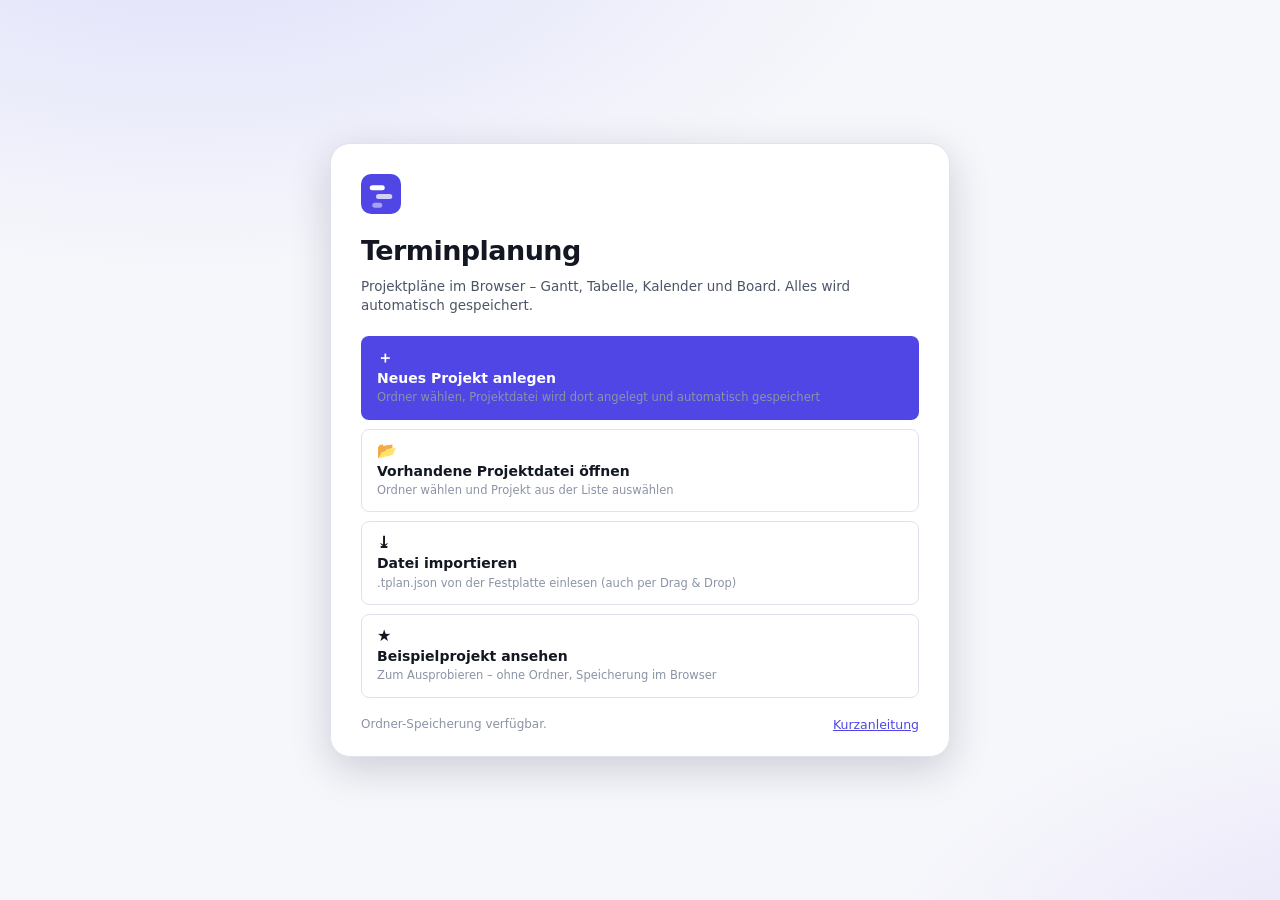
==== index.html @ 90616374 "Farblayouts und Druck/PDF-Ausgabe Farblayouts (css/themes.css, js/themes.js): - neun fertige Layouts" ====
<!DOCTYPE html>
<html lang="de" data-theme="nacht">
<head>
<meta charset="utf-8">
<meta name="viewport" content="width=device-width, initial-scale=1">
<title>Terminplanung</title>
<meta name="description" content="Terminplanung – Projektplanung im Browser: Gantt, Tabelle, Kalender, Board. Speichert automatisch in eine Projektdatei.">
<meta name="color-scheme" content="dark light">
<link rel="icon" href="data:image/svg+xml,%3Csvg xmlns='http://www.w3.org/2000/svg' viewBox='0 0 32 32'%3E%3Crect width='32' height='32' rx='8' fill='%236366f1'/%3E%3Crect x='7' y='9' width='12' height='4' rx='2' fill='white'/%3E%3Crect x='12' y='16' width='13' height='4' rx='2' fill='white' opacity='.75'/%3E%3Crect x='9' y='23' width='8' height='4' rx='2' fill='white' opacity='.5'/%3E%3C/svg%3E">
<script>
  /* Farblayout schon vor dem ersten Zeichnen setzen (verhindert kurzes Aufblitzen) */
  try {
    var t = localStorage.getItem('tplan.theme');
    if (t) document.documentElement.dataset.theme = (t === 'dark' ? 'nacht' : t === 'light' ? 'hell' : t);
  } catch (e) { /* egal */ }
</script>
<link rel="stylesheet" href="css/themes.css">
<link rel="stylesheet" href="css/app.css">
<link rel="stylesheet" href="css/print.css">
</head>
<body data-view="gantt">

<!-- ══════════ Startbildschirm ══════════ -->
<div id="welcome" class="welcome">
  <div class="welcome-card">
    <div class="welcome-logo">
      <svg viewBox="0 0 32 32" width="40" height="40"><rect width="32" height="32" rx="8" fill="currentColor"/><rect x="7" y="9" width="12" height="4" rx="2" fill="#fff"/><rect x="12" y="16" width="13" height="4" rx="2" fill="#fff" opacity=".75"/><rect x="9" y="23" width="8" height="4" rx="2" fill="#fff" opacity=".5"/></svg>
    </div>
    <h1>Terminplanung</h1>
    <p class="welcome-sub">Projektpläne im Browser – Gantt, Tabelle, Kalender und Board. Alles wird automatisch gespeichert.</p>

    <div id="resume-box" class="resume-box" hidden>
      <div class="resume-icon">↻</div>
      <div class="resume-text">
        <strong id="resume-title">Letztes Projekt fortsetzen</strong>
        <span id="resume-path" class="muted"></span>
      </div>
      <button id="resume-btn" class="btn btn-primary">Fortsetzen</button>
    </div>

    <div class="welcome-actions">
      <button id="w-start" class="btn btn-primary btn-lg">
        <span class="btn-ico">＋</span> Neues Projekt anlegen
        <small>Ordner wählen, Projektdatei wird dort angelegt und automatisch gespeichert</small>
      </button>
      <button id="w-open" class="btn btn-lg">
        <span class="btn-ico">📂</span> Vorhandene Projektdatei öffnen
        <small>Ordner wählen und Projekt aus der Liste auswählen</small>
      </button>
      <button id="w-import" class="btn btn-lg">
        <span class="btn-ico">⤓</span> Datei importieren
        <small>.tplan.json von der Festplatte einlesen (auch per Drag &amp; Drop)</small>
      </button>
      <button id="w-demo" class="btn btn-lg">
        <span class="btn-ico">★</span> Beispielprojekt ansehen
        <small>Zum Ausprobieren – ohne Ordner, Speicherung im Browser</small>
      </button>
    </div>

    <div class="welcome-foot">
      <span id="capability-note" class="muted"></span>
      <button class="linkbtn" data-action="help">Kurzanleitung</button>
    </div>
  </div>
</div>

<!-- ══════════ App ══════════ -->
<div id="app" class="app" hidden>

  <!-- Kopfzeile -->
  <header class="topbar">
    <div class="brand">
      <svg viewBox="0 0 32 32" width="24" height="24"><rect width="32" height="32" rx="8" fill="currentColor"/><rect x="7" y="9" width="12" height="4" rx="2" fill="#fff"/><rect x="12" y="16" width="13" height="4" rx="2" fill="#fff" opacity=".75"/><rect x="9" y="23" width="8" height="4" rx="2" fill="#fff" opacity=".5"/></svg>
    </div>
    <input id="project-title" class="project-title" value="Unbenanntes Projekt" spellcheck="false" title="Projektname (wird als Dateiname verwendet)">

    <div class="topbar-center">
      <div id="save-state" class="save-state" title="Speicherstatus">
        <span class="dot"></span><span id="save-text">Bereit</span>
      </div>
      <button id="storage-chip" class="chip" title="Speicherort ändern">…</button>
    </div>

    <div class="topbar-actions">
      <button class="iconbtn" data-action="undo" title="Rückgängig (Strg+Z)">↶</button>
      <button class="iconbtn" data-action="redo" title="Wiederholen (Strg+Y)">↷</button>
      <span class="sep"></span>
      <button class="iconbtn" data-action="new" title="Neues Projekt (Strg+N)">＋</button>
      <button class="iconbtn" data-action="open" title="Projekt öffnen (Strg+O)">📂</button>
      <button class="iconbtn" data-action="save-now" title="Jetzt speichern (Strg+S)">💾</button>
      <button class="iconbtn" data-action="export" title="Als Datei herunterladen">⤓</button>
      <button class="iconbtn" data-action="print" title="Drucken / PDF erzeugen (Strg+P)">🖨</button>
      <span class="sep"></span>
      <button class="iconbtn" data-action="help" title="Kurzanleitung (F1)">?</button>
      <button class="iconbtn" data-action="theme" title="Farblayout wählen">◐</button>
    </div>
  </header>

  <!-- Navigationsleiste links -->
  <nav class="rail">
    <button class="railbtn is-active" data-view="gantt" title="Gantt (1)"><span class="ri">▤</span><span class="rl">Gantt</span></button>
    <button class="railbtn" data-view="table" title="Tabelle (2)"><span class="ri">☰</span><span class="rl">Tabelle</span></button>
    <button class="railbtn" data-view="calendar" title="Kalender (3)"><span class="ri">▦</span><span class="rl">Kalender</span></button>
    <button class="railbtn" data-view="board" title="Board (4)"><span class="ri">▥</span><span class="rl">Board</span></button>
    <div class="rail-spacer"></div>
    <button class="railbtn" data-action="print" title="Drucken / PDF erzeugen"><span class="ri">🖨</span><span class="rl">Drucken</span></button>
    <button class="railbtn" data-action="theme" title="Farblayout der Oberfläche"><span class="ri">◑</span><span class="rl">Farbe</span></button>
    <button class="railbtn" data-action="resources" title="Ressourcen / Beteiligte"><span class="ri">☺</span><span class="rl">Team</span></button>
    <button class="railbtn" data-action="project-settings" title="Projekt-Einstellungen"><span class="ri">⚙</span><span class="rl">Setup</span></button>
  </nav>

  <!-- Werkzeugleiste -->
  <div class="toolbar">
    <button class="btn btn-accent" data-action="add-task" title="Neue Aufgabe (Einfg)">＋ Aufgabe</button>
    <button class="btn" data-action="add-milestone" title="Neuer Meilenstein">◆ Meilenstein</button>
    <button class="btn" data-action="add-group" title="Neue Sammelaufgabe">⊞ Sammelaufgabe</button>
    <span class="sep"></span>

    <label class="toggle" title="Nachfolger automatisch mitverschieben (wie MS Project)">
      <input type="checkbox" id="auto-plan" checked><span class="track"></span><span>Auto-Planung</span>
    </label>
    <label class="toggle" title="Kritischen Pfad hervorheben">
      <input type="checkbox" id="show-critical"><span class="track"></span><span>Kritischer Pfad</span>
    </label>
    <label class="toggle" title="Abhängigkeitspfeile anzeigen">
      <input type="checkbox" id="show-deps" checked><span class="track"></span><span>Abhängigkeiten</span>
    </label>

    <span class="sep"></span>
    <div class="segmented" id="zoom-group" title="Zeitraster">
      <button data-zoom="day">Tag</button>
      <button data-zoom="week" class="is-active">Woche</button>
      <button data-zoom="month">Monat</button>
      <button data-zoom="quarter">Quartal</button>
    </div>
    <button class="btn" data-action="fit" title="Zeitraum einpassen">⤢ Einpassen</button>

    <span class="sep"></span>
    <div class="search">
      <span class="search-ico">⌕</span>
      <input id="filter-text" type="search" placeholder="Aufgaben filtern…" autocomplete="off">
    </div>
    <select id="filter-assignee" class="mini" title="Nach Person filtern"><option value="">Alle Personen</option></select>
    <select id="filter-status" class="mini" title="Nach Status filtern">
      <option value="">Alle Status</option>
      <option value="open">Offen</option>
      <option value="running">Läuft</option>
      <option value="blocked">Blockiert</option>
      <option value="done">Erledigt</option>
    </select>
    <button class="btn" data-action="clear-filter" title="Filter zurücksetzen">✕</button>
  </div>

  <!-- Hauptbereich -->
  <main class="workspace">
    <section class="view" id="view-gantt"></section>
    <section class="view" id="view-table" hidden></section>
    <section class="view" id="view-calendar" hidden></section>
    <section class="view" id="view-board" hidden></section>

    <aside class="detail" id="detail" hidden></aside>
  </main>

  <!-- Statuszeile -->
  <footer class="statusbar">
    <span id="stat-count">0 Aufgaben</span>
    <span class="sep"></span>
    <span id="stat-range">–</span>
    <span class="sep"></span>
    <span id="stat-progress">0 % erledigt</span>
    <span class="rail-spacer"></span>
    <span id="stat-file" class="muted">keine Datei</span>
  </footer>
</div>

<!-- Overlays -->
<div id="modal-host" class="modal-host" hidden></div>
<div id="toasts" class="toasts"></div>
<div id="drop-hint" class="drop-hint" hidden><div>Projektdatei hier ablegen, um sie zu öffnen</div></div>
<input type="file" id="file-input" accept=".json,.tplan,application/json" hidden>

<!-- Fertige Druckseiten (nur auf Papier sichtbar) -->
<div id="print-root"></div>

<script>
// Hinweis, wenn die Datei direkt per Doppelklick geöffnet wurde:
// Browser laden JavaScript-Module von file:// nicht (Sicherheitsregel).
if (location.protocol === 'file:') {
  document.addEventListener('DOMContentLoaded', function () {
    document.body.innerHTML =
      '<div style="max-width:640px;margin:12vh auto;padding:28px 32px;border:1px solid #2a3140;border-radius:16px;'
      + 'background:#151922;color:#e8ebf2;font:14px/1.6 system-ui,Segoe UI,sans-serif">'
      + '<h1 style="margin:0 0 8px;font-size:22px">Bitte über einen kleinen Webserver öffnen</h1>'
      + '<p style="color:#a8b1c2;margin:0 0 16px">Wenn man <code>index.html</code> direkt per Doppelklick öffnet, '
      + 'blockiert der Browser aus Sicherheitsgründen die JavaScript-Module der App. Es gibt zwei einfache Wege:</p>'
      + '<ol style="color:#a8b1c2;padding-left:20px">'
      + '<li><b style="color:#e8ebf2">Windows:</b> <code>start.bat</code> doppelklicken. '
      + 'Linux/macOS: <code>./start.sh</code> ausführen. Die App öffnet sich dann automatisch.</li>'
      + '<li><b style="color:#e8ebf2">Ohne Installation:</b> die Dateien auf GitHub Pages legen '
      + '(Settings → Pages → Deploy from a branch) und die Adresse im Browser aufrufen.</li>'
      + '</ol>'
      + '<p style="color:#6d7688;font-size:12.5px;margin-top:18px">Hinweis: Auch das automatische Speichern in einen '
      + 'Ordner braucht <code>https</code> oder <code>localhost</code>.</p></div>';
  });
}
</script>
<script type="module" src="js/main.js"></script>
</body>
</html>
---- css/themes.css ----
/* ══════════════════════════════════════════════════════════════
   themes.css – fertige Farblayouts der Oberfläche.

   Jedes Layout setzt denselben Satz Variablen. Der Selektor ist
   absichtlich [data-theme="…"] (ohne html davor): so lässt sich
   dasselbe Layout auch in der kleinen Vorschau im Auswahlfenster
   verwenden, indem dort ein Element data-theme="…" bekommt.

   Aufbau je Layout:
     Flächen   --bg · --bg-2 · --bg-3 · --panel · --panel-2
     Linien    --line · --line-soft · --grid · --grid-strong
     Text      --fg · --fg-2 · --fg-3
     Akzente   --accent · --accent-2 · --accent-soft
     Signale   --ok · --warn · --danger · --info
     Speziell  --weekend · --holiday · --today · --hover · --sel
     Schatten  --shadow-1 · --shadow-2
   ══════════════════════════════════════════════════════════════ */

/* ───────── 1 · Nachtblau (dunkel, Standard) ───────── */
[data-theme="nacht"],
html[data-theme="nacht"] {
  --bg: #0d0f14; --bg-2: #12151d; --bg-3: #171b25;
  --panel: #151922; --panel-2: #1b2029;
  --line: #262c38; --line-soft: #1e242e;
  --grid: rgba(255,255,255,.055); --grid-strong: rgba(255,255,255,.11);
  --fg: #e8ebf2; --fg-2: #a8b1c2; --fg-3: #6d7688;
  --accent: #6366f1; --accent-2: #8b5cf6; --accent-soft: rgba(99,102,241,.16);
  --ok: #22c55e; --warn: #f59e0b; --danger: #ef4444; --info: #38bdf8;
  --weekend: rgba(255,255,255,.028); --holiday: rgba(245,158,11,.08);
  --today: rgba(239,68,68,.85); --hover: rgba(255,255,255,.045); --sel: rgba(99,102,241,.16);
  --shadow-1: 0 1px 2px rgba(0,0,0,.18), 0 4px 12px rgba(0,0,0,.12);
  --shadow-2: 0 12px 40px rgba(0,0,0,.42);
}

/* ───────── 2 · Anthrazit (dunkel, neutral, bernstein) ───────── */
[data-theme="anthrazit"],
html[data-theme="anthrazit"] {
  --bg: #121212; --bg-2: #191919; --bg-3: #212121;
  --panel: #1c1c1c; --panel-2: #242424;
  --line: #303030; --line-soft: #272727;
  --grid: rgba(255,255,255,.06); --grid-strong: rgba(255,255,255,.13);
  --fg: #ededed; --fg-2: #b5b5b5; --fg-3: #7d7d7d;
  --accent: #f59e0b; --accent-2: #fbbf24; --accent-soft: rgba(245,158,11,.16);
  --ok: #4ade80; --warn: #fb923c; --danger: #f87171; --info: #60a5fa;
  --weekend: rgba(255,255,255,.03); --holiday: rgba(251,146,60,.1);
  --today: rgba(248,113,113,.9); --hover: rgba(255,255,255,.05); --sel: rgba(245,158,11,.16);
  --shadow-1: 0 1px 2px rgba(0,0,0,.25), 0 4px 12px rgba(0,0,0,.18);
  --shadow-2: 0 12px 40px rgba(0,0,0,.5);
}

/* ───────── 3 · Tiefsee (dunkel, petrol) ───────── */
[data-theme="tiefsee"],
html[data-theme="tiefsee"] {
  --bg: #061417; --bg-2: #0a1c20; --bg-3: #0e2429;
  --panel: #0b1f24; --panel-2: #102a30;
  --line: #164048; --line-soft: #10333a;
  --grid: rgba(120,220,235,.07); --grid-strong: rgba(120,220,235,.15);
  --fg: #e2f4f7; --fg-2: #9fc4cc; --fg-3: #6b939c;
  --accent: #06b6d4; --accent-2: #22d3ee; --accent-soft: rgba(6,182,212,.18);
  --ok: #34d399; --warn: #fbbf24; --danger: #fb7185; --info: #38bdf8;
  --weekend: rgba(120,220,235,.04); --holiday: rgba(251,191,36,.1);
  --today: rgba(251,113,133,.9); --hover: rgba(120,220,235,.06); --sel: rgba(6,182,212,.18);
  --shadow-1: 0 1px 2px rgba(0,0,0,.25), 0 4px 12px rgba(0,0,0,.18);
  --shadow-2: 0 12px 40px rgba(0,0,0,.5);
}

/* ───────── 4 · Violettnacht (dunkel, violett) ───────── */
[data-theme="violett"],
html[data-theme="violett"] {
  --bg: #100b1a; --bg-2: #150f22; --bg-3: #1b1429;
  --panel: #170f26; --panel-2: #1e1631;
  --line: #302547; --line-soft: #261d38;
  --grid: rgba(220,190,255,.07); --grid-strong: rgba(220,190,255,.15);
  --fg: #efe8fb; --fg-2: #bdaee0; --fg-3: #8574a8;
  --accent: #a855f7; --accent-2: #d946ef; --accent-soft: rgba(168,85,247,.18);
  --ok: #4ade80; --warn: #fbbf24; --danger: #f43f5e; --info: #60a5fa;
  --weekend: rgba(220,190,255,.04); --holiday: rgba(251,191,36,.1);
  --today: rgba(244,63,94,.9); --hover: rgba(220,190,255,.06); --sel: rgba(168,85,247,.18);
  --shadow-1: 0 1px 2px rgba(0,0,0,.25), 0 4px 12px rgba(0,0,0,.18);
  --shadow-2: 0 12px 40px rgba(0,0,0,.5);
}

/* ───────── 5 · Tageslicht (hell, neutral) ───────── */
[data-theme="hell"],
html[data-theme="hell"] {
  --bg: #f6f7fb; --bg-2: #ffffff; --bg-3: #f0f2f7;
  --panel: #ffffff; --panel-2: #f7f8fc;
  --line: #dfe3ec; --line-soft: #eaedf4;
  --grid: rgba(15,23,42,.07); --grid-strong: rgba(15,23,42,.14);
  --fg: #131722; --fg-2: #4c5567; --fg-3: #8b93a5;
  --accent: #4f46e5; --accent-2: #7c3aed; --accent-soft: rgba(79,70,229,.12);
  --ok: #16a34a; --warn: #d97706; --danger: #dc2626; --info: #0284c7;
  --weekend: rgba(15,23,42,.035); --holiday: rgba(217,119,6,.12);
  --today: rgba(220,38,38,.9); --hover: rgba(15,23,42,.04); --sel: rgba(79,70,229,.12);
  --shadow-1: 0 1px 2px rgba(15,23,42,.06), 0 4px 12px rgba(15,23,42,.06);
  --shadow-2: 0 12px 40px rgba(15,23,42,.18);
}

/* ───────── 6 · Papier (hell, warm) ───────── */
[data-theme="papier"],
html[data-theme="papier"] {
  --bg: #faf7f2; --bg-2: #fffdf9; --bg-3: #f3eee6;
  --panel: #fffdf9; --panel-2: #f7f2e9;
  --line: #e3dbcd; --line-soft: #ece5d9;
  --grid: rgba(60,45,25,.08); --grid-strong: rgba(60,45,25,.16);
  --fg: #2a2620; --fg-2: #5f584c; --fg-3: #948b7c;
  --accent: #b45309; --accent-2: #0f766e; --accent-soft: rgba(180,83,9,.12);
  --ok: #15803d; --warn: #c2410c; --danger: #b91c1c; --info: #0369a1;
  --weekend: rgba(60,45,25,.04); --holiday: rgba(194,65,12,.12);
  --today: rgba(185,28,28,.9); --hover: rgba(60,45,25,.045); --sel: rgba(180,83,9,.12);
  --shadow-1: 0 1px 2px rgba(60,45,25,.07), 0 4px 12px rgba(60,45,25,.06);
  --shadow-2: 0 12px 40px rgba(60,45,25,.18);
}

/* ───────── 7 · Nordlicht (hell, kühl) ───────── */
[data-theme="nord"],
html[data-theme="nord"] {
  --bg: #eceff4; --bg-2: #ffffff; --bg-3: #e5e9f0;
  --panel: #ffffff; --panel-2: #f2f5f9;
  --line: #d4dbe6; --line-soft: #e2e8f0;
  --grid: rgba(46,52,64,.08); --grid-strong: rgba(46,52,64,.16);
  --fg: #2e3440; --fg-2: #4c566a; --fg-3: #7b879c;
  --accent: #5e81ac; --accent-2: #81a1c1; --accent-soft: rgba(94,129,172,.14);
  --ok: #4f8a5b; --warn: #d08770; --danger: #bf616a; --info: #4c8fbd;
  --weekend: rgba(46,52,64,.04); --holiday: rgba(208,135,112,.14);
  --today: rgba(191,97,106,.9); --hover: rgba(46,52,64,.05); --sel: rgba(94,129,172,.14);
  --shadow-1: 0 1px 2px rgba(46,52,64,.07), 0 4px 12px rgba(46,52,64,.06);
  --shadow-2: 0 12px 40px rgba(46,52,64,.2);
}

/* ───────── 8 · Sonnenschein (hell, warm) ───────── */
[data-theme="sonne"],
html[data-theme="sonne"] {
  --bg: #fff8ec; --bg-2: #fffdf7; --bg-3: #fdefd8;
  --panel: #fffdf7; --panel-2: #fdf3e2;
  --line: #f0dfc2; --line-soft: #f7ebd6;
  --grid: rgba(80,55,15,.08); --grid-strong: rgba(80,55,15,.16);
  --fg: #33291a; --fg-2: #6b5a3e; --fg-3: #a08a68;
  --accent: #ea580c; --accent-2: #ca8a04; --accent-soft: rgba(234,88,12,.13);
  --ok: #15803d; --warn: #b45309; --danger: #b91c1c; --info: #0369a1;
  --weekend: rgba(80,55,15,.045); --holiday: rgba(180,83,9,.14);
  --today: rgba(185,28,28,.9); --hover: rgba(80,55,15,.05); --sel: rgba(234,88,12,.13);
  --shadow-1: 0 1px 2px rgba(80,55,15,.07), 0 4px 12px rgba(80,55,15,.06);
  --shadow-2: 0 12px 40px rgba(80,55,15,.18);
}

/* ───────── 9 · Kontrast (dunkel, sehr deutlich) ───────── */
[data-theme="kontrast"],
html[data-theme="kontrast"] {
  --bg: #000000; --bg-2: #0b0b0b; --bg-3: #161616;
  --panel: #0b0b0b; --panel-2: #1a1a1a;
  --line: #5a5a5a; --line-soft: #3a3a3a;
  --grid: rgba(255,255,255,.14); --grid-strong: rgba(255,255,255,.3);
  --fg: #ffffff; --fg-2: #e2e2e2; --fg-3: #b4b4b4;
  --accent: #ffd400; --accent-2: #ff8a00; --accent-soft: rgba(255,212,0,.2);
  --ok: #00e676; --warn: #ffb300; --danger: #ff5252; --info: #40c4ff;
  --weekend: rgba(255,255,255,.09); --holiday: rgba(255,179,0,.16);
  --today: #ff5252; --hover: rgba(255,255,255,.12); --sel: rgba(255,212,0,.22);
  --shadow-1: 0 0 0 1px rgba(255,255,255,.25);
  --shadow-2: 0 0 0 2px rgba(255,255,255,.35), 0 12px 40px rgba(0,0,0,.7);
}

/* ───────── Auswahlfenster: Vorschaukarten ───────── */

.theme-grid { display: grid; grid-template-columns: repeat(auto-fill, minmax(210px, 1fr)); gap: 12px; }

.theme-card {
  text-align: left; padding: 0; border: 1px solid var(--line); border-radius: 12px;
  background: var(--panel); overflow: hidden; transition: 140ms cubic-bezier(.4,0,.2,1);
  display: flex; flex-direction: column;
}
.theme-card:hover { border-color: var(--accent); transform: translateY(-1px); }
.theme-card.is-active { border-color: var(--accent); box-shadow: 0 0 0 2px var(--accent-soft); }

/* Die Vorschau selbst trägt data-theme und malt sich mit dessen Farben. */
.tc-preview {
  background: var(--bg); color: var(--fg); padding: 8px; height: 96px;
  display: flex; flex-direction: column; gap: 5px; border-bottom: 1px solid var(--line);
}
.tc-preview .tp-top { display: flex; align-items: center; gap: 5px; }
.tc-preview .tp-dot { width: 8px; height: 8px; border-radius: 50%; background: var(--accent); }
.tc-preview .tp-line { height: 4px; border-radius: 3px; background: var(--fg-3); opacity: .5; }
.tc-preview .tp-panel {
  flex: 1; background: var(--panel); border: 1px solid var(--line); border-radius: 6px;
  padding: 5px; display: flex; flex-direction: column; gap: 4px; justify-content: center;
}
.tc-preview .tp-row { display: flex; align-items: center; gap: 4px; }
.tc-preview .tp-name { height: 4px; border-radius: 3px; background: var(--fg-3); opacity: .45; flex: none; }
.tc-preview .tp-bar { height: 7px; border-radius: 3px; }
.tc-preview .tp-foot { display: flex; gap: 4px; }
.tc-preview .tp-chip { height: 6px; width: 14px; border-radius: 3px; }

.theme-meta { padding: 8px 10px 10px; display: flex; flex-direction: column; gap: 2px; }
.theme-meta .tm-name { font-size: 12.5px; font-weight: 650; display: flex; align-items: center; gap: 6px; }
.theme-meta .tm-desc { font-size: 11px; color: var(--fg-3); }
.theme-meta .tm-tag { font-size: 9.5px; border: 1px solid var(--line); border-radius: 20px; padding: 0 6px; color: var(--fg-3); font-weight: 500; }
.theme-card.is-active .tm-tag { border-color: var(--accent); color: var(--accent); }
---- css/app.css ----
/* ══════════════════════════════════════════════════════════════
   Terminplanung – Oberfläche
   Dunkles und helles Thema, Farbe kommt aus Variablen.
   ══════════════════════════════════════════════════════════════ */

:root {
  --accent: #6366f1;
  --accent-2: #8b5cf6;
  --accent-soft: rgba(99,102,241,.14);
  --ok: #22c55e;
  --warn: #f59e0b;
  --danger: #ef4444;
  --info: #38bdf8;
  --radius: 12px;
  --radius-s: 8px;
  --row-h: 30px;
  --left-w: 380px;
  --font: "Inter", "Segoe UI Variable Text", "Segoe UI", system-ui, -apple-system, sans-serif;
  --mono: "JetBrains Mono", "Cascadia Mono", Consolas, monospace;
  --shadow-1: 0 1px 2px rgba(0,0,0,.18), 0 4px 12px rgba(0,0,0,.12);
  --shadow-2: 0 12px 40px rgba(0,0,0,.42);
  --t: 140ms cubic-bezier(.4,0,.2,1);

  /* Standardlayout = "Nachtblau". Die übrigen Layouts stehen in themes.css. */
  --bg: #0d0f14;
  --bg-2: #12151d;
  --bg-3: #171b25;
  --panel: #151922;
  --panel-2: #1b2029;
  --line: #262c38;
  --line-soft: #1e242e;
  --fg: #e8ebf2;
  --fg-2: #a8b1c2;
  --fg-3: #6d7688;
  --weekend: rgba(255,255,255,.028);
  --holiday: rgba(245,158,11,.08);
  --today: rgba(239,68,68,.85);
  --grid: rgba(255,255,255,.055);
  --grid-strong: rgba(255,255,255,.11);
  --hover: rgba(255,255,255,.045);
  --sel: rgba(99,102,241,.16);
}

* { box-sizing: border-box; }
html, body { height: 100%; }
body {
  margin: 0; font-family: var(--font); font-size: 13.5px; line-height: 1.45;
  background: var(--bg); color: var(--fg); overflow: hidden;
  -webkit-font-smoothing: antialiased;
}
button, input, select, textarea { font: inherit; color: inherit; }
button { cursor: pointer; }
.muted { color: var(--fg-3); }
.sep { width: 1px; height: 22px; background: var(--line); flex: none; }
.rail-spacer { flex: 1; }
[hidden] { display: none !important; }

/* ─────────── Buttons / Eingaben ─────────── */
.btn {
  display: inline-flex; align-items: center; gap: 6px; white-space: nowrap;
  padding: 6px 11px; border: 1px solid var(--line); border-radius: var(--radius-s);
  background: var(--panel); color: var(--fg); transition: var(--t); font-size: 13px;
}
.btn:hover { background: var(--panel-2); border-color: var(--grid-strong); }
.btn:active { transform: translateY(1px); }
.btn-primary { background: var(--accent); border-color: transparent; color: #fff; }
.btn-primary:hover { background: #7c7ff5; }
.btn-accent { background: var(--accent-soft); border-color: rgba(99,102,241,.35); color: var(--fg); font-weight: 600; }
.btn-accent:hover { background: rgba(99,102,241,.22); }
.btn-danger { background: transparent; border-color: rgba(239,68,68,.4); color: var(--danger); }
.btn-danger:hover { background: rgba(239,68,68,.12); }
.btn-lg { flex-direction: column; align-items: flex-start; gap: 2px; padding: 13px 15px; text-align: left; font-weight: 600; font-size: 14px; }
.btn-lg small { font-weight: 400; font-size: 11.5px; color: var(--fg-3); line-height: 1.35; white-space: normal; }
.btn-ico { font-size: 16px; line-height: 1; }
.btn:disabled { opacity: .45; cursor: not-allowed; }
.iconbtn {
  width: 30px; height: 30px; display: grid; place-items: center; border: 1px solid transparent;
  border-radius: var(--radius-s); background: transparent; color: var(--fg-2); font-size: 15px; transition: var(--t);
}
.iconbtn:hover { background: var(--hover); color: var(--fg); }
.iconbtn:disabled { opacity: .35; cursor: not-allowed; }
.linkbtn { background: none; border: none; color: var(--accent); text-decoration: underline; padding: 0; font-size: 12.5px; }

input[type="text"], input[type="search"], input[type="date"], input[type="number"], select, textarea {
  background: var(--bg-2); border: 1px solid var(--line); border-radius: var(--radius-s);
  padding: 5px 8px; outline: none; transition: var(--t); width: 100%; min-width: 0; max-width: 100%;
}
input[type="date"] { min-width: 0; }
input:focus, select:focus, textarea:focus { border-color: var(--accent); box-shadow: 0 0 0 3px var(--accent-soft); }
select.mini { width: auto; padding: 5px 6px; font-size: 12.5px; }
input[type="range"] { width: 100%; accent-color: var(--accent); }

.segmented { display: inline-flex; background: var(--bg-2); border: 1px solid var(--line); border-radius: var(--radius-s); overflow: hidden; }
.segmented button { border: none; background: transparent; padding: 6px 11px; color: var(--fg-2); font-size: 12.5px; transition: var(--t); }
.segmented button:hover { background: var(--hover); }
.segmented button.is-active { background: var(--accent); color: #fff; font-weight: 600; }

.toggle { display: inline-flex; align-items: center; gap: 7px; cursor: pointer; user-select: none; font-size: 12.5px; color: var(--fg-2); white-space: nowrap; flex: none; }
.toggle input { display: none; }
.toggle .track { width: 32px; height: 18px; border-radius: 20px; background: var(--line); position: relative; transition: var(--t); flex: none; }
.toggle .track::after { content: ""; position: absolute; top: 2px; left: 2px; width: 14px; height: 14px; border-radius: 50%; background: var(--fg-3); transition: var(--t); }
.toggle input:checked + .track { background: var(--accent); }
.toggle input:checked + .track::after { left: 16px; background: #fff; }

.search { position: relative; }
.search input { padding-left: 27px; width: 190px; }
.search-ico { position: absolute; left: 9px; top: 50%; transform: translateY(-50%); color: var(--fg-3); pointer-events: none; }

/* ─────────── Startbildschirm ─────────── */
.welcome { position: fixed; inset: 0; display: grid; place-items: center; background:
  radial-gradient(1200px 600px at 15% -10%, rgba(99,102,241,.16), transparent 60%),
  radial-gradient(900px 500px at 110% 110%, rgba(139,92,246,.14), transparent 60%), var(--bg);
  overflow: auto; padding: 28px; z-index: 50; }
.welcome-card { width: min(620px, 100%); background: var(--panel); border: 1px solid var(--line); border-radius: 20px; padding: 30px 30px 22px; box-shadow: var(--shadow-2); }
.welcome-logo { color: var(--accent); margin-bottom: 12px; }
.welcome h1 { margin: 0 0 6px; font-size: 27px; letter-spacing: -.02em; }
.welcome-sub { margin: 0 0 20px; color: var(--fg-2); font-size: 13.5px; }
.welcome-actions { display: grid; gap: 9px; }
.welcome-actions .btn { width: 100%; }
.welcome-foot { display: flex; justify-content: space-between; align-items: center; margin-top: 18px; font-size: 12px; gap: 12px; flex-wrap: wrap; }
.resume-box { display: flex; align-items: center; gap: 12px; padding: 12px 14px; border: 1px solid rgba(99,102,241,.4); background: var(--accent-soft); border-radius: var(--radius); margin-bottom: 16px; }
.resume-icon { font-size: 20px; color: var(--accent); }
.resume-text { display: flex; flex-direction: column; flex: 1; min-width: 0; }
.resume-text span { font-size: 11.5px; overflow: hidden; text-overflow: ellipsis; white-space: nowrap; }

/* ─────────── Grundgerüst ─────────── */
.app { height: 100vh; display: grid; grid-template-columns: 84px minmax(0, 1fr);
  grid-template-rows: 54px auto 1fr 26px;
  grid-template-areas: "topbar topbar" "rail toolbar" "rail workspace" "rail statusbar"; }
.app > * { min-width: 0; }
.topbar { grid-area: topbar; display: flex; align-items: center; gap: 12px; padding: 0 12px; background: var(--bg-2); border-bottom: 1px solid var(--line); }
.brand { color: var(--accent); display: grid; place-items: center; }
.project-title { background: transparent; border: 1px solid transparent; font-size: 15px; font-weight: 650; padding: 5px 8px; width: 260px; border-radius: var(--radius-s); letter-spacing: -.01em; }
.project-title:hover { background: var(--hover); }
.topbar-center { flex: 1; display: flex; align-items: center; justify-content: center; gap: 10px; min-width: 0; }
.topbar-actions { display: flex; align-items: center; gap: 3px; }
.save-state { display: inline-flex; align-items: center; gap: 7px; font-size: 12px; color: var(--fg-2); padding: 4px 10px; border-radius: 20px; background: var(--bg-3); border: 1px solid var(--line-soft); }
.save-state .dot { width: 7px; height: 7px; border-radius: 50%; background: var(--ok); flex: none; }
.save-state.is-dirty .dot { background: var(--warn); animation: pulse 1.4s infinite; }
.save-state.is-saving .dot { background: var(--info); }
.save-state.is-error .dot { background: var(--danger); }
@keyframes pulse { 0%,100% { opacity: 1 } 50% { opacity: .35 } }
.chip { background: var(--bg-3); border: 1px solid var(--line-soft); color: var(--fg-3); font-size: 11.5px; padding: 4px 10px; border-radius: 20px; max-width: 280px; overflow: hidden; text-overflow: ellipsis; white-space: nowrap; }
.chip:hover { color: var(--fg); border-color: var(--grid-strong); }

.rail { grid-area: rail; background: var(--bg-2); border-right: 1px solid var(--line); display: flex; flex-direction: column; align-items: center; padding: 8px 6px; gap: 3px; }
.railbtn { width: 72px; padding: 8px 2px; border: none; border-radius: 10px; background: transparent; color: var(--fg-3); display: flex; flex-direction: column; align-items: center; gap: 3px; transition: var(--t); }
.railbtn .ri { font-size: 17px; line-height: 1; }
.railbtn .rl { font-size: 10.5px; letter-spacing: .01em; }
.railbtn:hover { background: var(--hover); color: var(--fg-2); }
.railbtn.is-active { background: var(--accent-soft); color: var(--accent); font-weight: 600; }

.toolbar { grid-area: toolbar; display: flex; align-items: center; gap: 7px; padding: 6px 12px; background: var(--bg-2); border-bottom: 1px solid var(--line); flex-wrap: wrap; min-height: 46px; row-gap: 6px; }
.toolbar::-webkit-scrollbar { height: 0; }

.workspace { grid-area: workspace; display: flex; min-height: 0; min-width: 0; overflow: hidden; background: var(--bg); }
.view { flex: 1; min-width: 0; display: flex; flex-direction: column; overflow: hidden; }

.statusbar { grid-area: statusbar; display: flex; align-items: center; gap: 10px; padding: 0 12px; background: var(--bg-2); border-top: 1px solid var(--line); font-size: 11.5px; color: var(--fg-3); }
.statusbar .sep { height: 12px; }

/* ─────────── Gantt ─────────── */
.gantt { flex: 1; overflow: auto; position: relative; }
.gantt-inner { position: relative; }
.g-head { display: flex; position: sticky; top: 0; z-index: 6; background: var(--bg-2); border-bottom: 1px solid var(--line); }
.g-head-left { width: var(--left-w); flex: none; position: sticky; left: 0; z-index: 7; background: var(--bg-2); border-right: 1px solid var(--line); display: flex; align-items: center; padding: 0 10px; font-size: 11px; color: var(--fg-3); font-weight: 600; letter-spacing: .04em; text-transform: uppercase; }
.g-head-cols { display: flex; }
.g-head-cols .hcol { font-size: 11px; color: var(--fg-3); padding: 0 6px; display: flex; align-items: center; }
.g-head-track { position: relative; height: 44px; }
.g-head-months { display: flex; height: 22px; border-bottom: 1px solid var(--line-soft); }
.g-head-months > div { font-size: 11px; color: var(--fg-2); padding: 3px 7px; border-right: 1px solid var(--line-soft); overflow: hidden; white-space: nowrap; font-weight: 600; }
.g-head-units { display: flex; height: 22px; }
.g-head-units > div { font-size: 10.5px; color: var(--fg-3); text-align: center; border-right: 1px solid var(--grid); overflow: hidden; display: grid; place-items: center; }
.g-head-units > div.wknd { background: var(--weekend); }
.g-head-units > div.hol { background: var(--holiday); }
.g-head-units > div.today-h { background: rgba(239,68,68,.16); color: var(--today); font-weight: 700; }

.g-body { position: relative; }
.g-row { display: flex; height: var(--row-h); border-bottom: 1px solid var(--line-soft); }
.g-row:hover { background: var(--hover); }
.g-row.is-sel { background: var(--sel); }
.g-row.is-child-of-sel { background: rgba(99,102,241,.05); }
.g-left { width: var(--left-w); flex: none; position: sticky; left: 0; z-index: 4; background: var(--bg); border-right: 1px solid var(--line); display: flex; align-items: center; gap: 4px; padding-right: 8px; font-size: 12.5px; }
.g-row:hover .g-left, .g-row.is-sel .g-left { background: var(--bg-3); }
.g-row.is-sel .g-left { background: color-mix(in srgb, var(--accent) 14%, var(--bg-3)); }
.g-twist { width: 15px; text-align: center; color: var(--fg-3); font-size: 10px; cursor: pointer; flex: none; user-select: none; }
.g-twist:hover { color: var(--fg); }
.g-indent { flex: none; }
.g-wbs { font-family: var(--mono); font-size: 10.5px; color: var(--fg-3); flex: none; min-width: 30px; }
.g-name { flex: 1; overflow: hidden; text-overflow: ellipsis; white-space: nowrap; }
.g-name.is-group { font-weight: 650; }
.g-name.is-ms { color: var(--accent-2); }
.g-left .g-meta { display: flex; align-items: center; gap: 5px; flex: none; font-size: 10.5px; color: var(--fg-3); }
.avatar { width: 18px; height: 18px; border-radius: 50%; display: grid; place-items: center; font-size: 9px; font-weight: 700; color: #fff; flex: none; }
.pdot { width: 6px; height: 6px; border-radius: 50%; flex: none; }
.g-track { position: relative; flex: none; }
.g-track .grid-day { position: absolute; top: 0; bottom: 0; border-right: 1px solid var(--grid); }
.g-track .grid-day.wknd { background: var(--weekend); }
.g-track .grid-day.hol { background: var(--holiday); }
.g-track .grid-day.grid-strong { border-right-color: var(--grid-strong); }

.bar { position: absolute; top: 6px; height: calc(var(--row-h) - 13px); border-radius: 6px; background: var(--accent); display: flex; align-items: center; overflow: hidden; cursor: grab; box-shadow: 0 1px 3px rgba(0,0,0,.3); transition: filter var(--t); min-width: 3px; }
.bar:hover { filter: brightness(1.15); }
.bar.is-dragging { cursor: grabbing; opacity: .85; z-index: 20; }
.bar .fill { position: absolute; inset: 0 auto 0 0; background: rgba(0,0,0,.28); }
.bar .bar-label { position: relative; z-index: 2; font-size: 10.5px; color: #fff; padding: 0 6px; white-space: nowrap; overflow: hidden; text-overflow: ellipsis; text-shadow: 0 1px 2px rgba(0,0,0,.4); }
.bar .handle { position: absolute; top: 0; bottom: 0; width: 7px; cursor: ew-resize; z-index: 3; }
.bar .handle.l { left: 0; } .bar .handle.r { right: 0; }
.bar.is-summary { background: transparent !important; box-shadow: none; height: 12px; top: 9px; }
.bar.is-summary .sbar { position: absolute; inset: 0; background: var(--fg-2); clip-path: polygon(0 40%, 0 60%, 12% 60%, 12% 100%, 88% 100%, 88% 60%, 100% 60%, 100% 40%, 88% 40%, 88% 0, 12% 0, 12% 40%); }
.bar.is-summary .fill { inset: auto 0 0 0; height: 4px; background: rgba(0,0,0,.35); }
.bar.is-summary .bar-label { color: var(--fg-2); text-shadow: none; padding-left: 12px; }
.bar.is-critical { box-shadow: 0 0 0 1.5px var(--danger), 0 1px 3px rgba(0,0,0,.3); }
.bar.is-conflict { outline: 2px dashed var(--warn); outline-offset: 2px; }
.ms-diamond { position: absolute; top: 50%; width: 14px; height: 14px; margin-top: -7px; margin-left: -7px; background: var(--accent-2); transform: rotate(45deg); border-radius: 2px; cursor: grab; box-shadow: 0 1px 3px rgba(0,0,0,.35); z-index: 3; }
.ms-diamond:hover { filter: brightness(1.2); }
.today-line { position: absolute; top: 0; bottom: 0; width: 2px; background: var(--today); z-index: 5; pointer-events: none; }
.today-line::before { content: "Heute"; position: absolute; top: 2px; left: 4px; font-size: 9.5px; color: var(--today); font-weight: 700; white-space: nowrap; }
.deps-svg { position: absolute; top: 0; left: 0; pointer-events: none; z-index: 3; overflow: visible; }
.deps-svg path { fill: none; stroke: var(--fg-3); stroke-width: 1.4; opacity: .75; }
.deps-svg path.crit { stroke: var(--danger); opacity: .9; }
.deps-svg marker path { stroke: none; }
.g-empty { padding: 40px; text-align: center; color: var(--fg-3); }

/* ─────────── Tabelle ─────────── */
.tablewrap { flex: 1; overflow: auto; }
table.tbl { border-collapse: separate; border-spacing: 0; width: 100%; min-width: 1240px; font-size: 12.5px; }
table.tbl th:nth-child(2), table.tbl td:nth-child(2) { min-width: 260px; }
table.tbl th { position: sticky; top: 0; z-index: 3; background: var(--bg-2); border-bottom: 1px solid var(--line); text-align: left; padding: 7px 9px; font-size: 11px; text-transform: uppercase; letter-spacing: .04em; color: var(--fg-3); white-space: nowrap; cursor: pointer; user-select: none; }
table.tbl th:hover { color: var(--fg); }
table.tbl th.no-sort { cursor: default; }
table.tbl td { border-bottom: 1px solid var(--line-soft); padding: 4px 9px; vertical-align: middle; }
table.tbl tr:hover td { background: var(--hover); }
table.tbl tr.is-sel td { background: var(--sel); }
table.tbl tr.is-group td { font-weight: 600; }
table.tbl td.num, table.tbl th.num { text-align: right; font-variant-numeric: tabular-nums; }
.cell-input { background: transparent; border: 1px solid transparent; border-radius: 6px; padding: 3px 5px; width: 100%; }
.cell-input:hover { border-color: var(--line); background: var(--bg-2); }
.cell-input:focus { border-color: var(--accent); background: var(--bg-2); }
.mini-bar { height: 6px; border-radius: 4px; background: var(--line); overflow: hidden; min-width: 52px; }
.mini-bar > i { display: block; height: 100%; background: var(--ok); }
.badge { display: inline-flex; align-items: center; gap: 4px; font-size: 10.5px; padding: 1px 7px; border-radius: 20px; border: 1px solid var(--line); color: var(--fg-2); white-space: nowrap; }
.badge.open { border-color: rgba(56,189,248,.4); color: var(--info); }
.badge.running { border-color: rgba(99,102,241,.45); color: var(--accent); }
.badge.blocked { border-color: rgba(239,68,68,.45); color: var(--danger); }
.badge.done { border-color: rgba(34,197,94,.45); color: var(--ok); }
.badge.crit { border-color: rgba(239,68,68,.5); color: var(--danger); }
.tbl-toolbar { display: flex; align-items: center; gap: 8px; padding: 7px 12px; border-bottom: 1px solid var(--line); background: var(--bg-2); font-size: 12px; flex-wrap: wrap; }

/* ─────────── Kalender ─────────── */
.calwrap { flex: 1; overflow: auto; padding: 12px; }
.cal-head { display: flex; align-items: center; gap: 10px; margin-bottom: 10px; }
.cal-head h2 { margin: 0; font-size: 16px; font-weight: 650; }
.cal-grid { display: grid; grid-template-columns: repeat(7, 1fr); gap: 6px; }
.cal-dow { font-size: 11px; color: var(--fg-3); text-align: center; padding: 4px 0; text-transform: uppercase; letter-spacing: .05em; }
.cal-cell { min-height: 108px; background: var(--panel); border: 1px solid var(--line-soft); border-radius: 10px; padding: 5px 6px; display: flex; flex-direction: column; gap: 3px; transition: var(--t); }
.cal-cell:hover { border-color: var(--grid-strong); }
.cal-cell.out { opacity: .42; }
.cal-cell.wknd { background: var(--bg-3); }
.cal-cell.today { border-color: var(--accent); box-shadow: 0 0 0 2px var(--accent-soft); }
.cal-daynum { font-size: 11.5px; color: var(--fg-3); font-weight: 600; display: flex; justify-content: space-between; align-items: center; }
.cal-cell.today .cal-daynum { color: var(--accent); }
.cal-add { opacity: 0; color: var(--fg-3); border: none; background: none; font-size: 13px; line-height: 1; }
.cal-cell:hover .cal-add { opacity: 1; }
.cal-ev { font-size: 11px; padding: 2px 6px; border-radius: 6px; background: var(--accent-soft); border-left: 3px solid var(--accent); cursor: grab; overflow: hidden; text-overflow: ellipsis; white-space: nowrap; }
.cal-ev.is-ms { border-left-color: var(--accent-2); }
.cal-ev.is-done { opacity: .55; text-decoration: line-through; }
.cal-ev.is-dragging { opacity: .4; }
.cal-cell.drop-target { border-color: var(--accent); background: var(--accent-soft); }

/* ─────────── Board ─────────── */
.boardwrap { flex: 1; overflow: auto; padding: 12px; display: flex; gap: 12px; align-items: flex-start; }
.col { flex: 1; min-width: 240px; background: var(--bg-2); border: 1px solid var(--line); border-radius: var(--radius); display: flex; flex-direction: column; max-height: 100%; }
.col-head { display: flex; align-items: center; gap: 8px; padding: 10px 12px; border-bottom: 1px solid var(--line); font-weight: 600; font-size: 12.5px; }
.col-head .cnt { color: var(--fg-3); font-weight: 400; }
.col-body { padding: 8px; display: flex; flex-direction: column; gap: 7px; overflow-y: auto; min-height: 70px; }
.col.drop-target { border-color: var(--accent); background: var(--accent-soft); }
.card { background: var(--panel); border: 1px solid var(--line-soft); border-left: 3px solid var(--accent); border-radius: 9px; padding: 8px 10px; cursor: grab; transition: var(--t); box-shadow: var(--shadow-1); }
.card:hover { border-color: var(--grid-strong); transform: translateY(-1px); }
.card.is-dragging { opacity: .45; }
.card-title { font-size: 12.5px; font-weight: 550; margin-bottom: 5px; }
.card-meta { display: flex; align-items: center; gap: 8px; font-size: 10.5px; color: var(--fg-3); flex-wrap: wrap; }

/* ─────────── Detailbereich ─────────── */
.detail { width: 340px; flex: none; background: var(--bg-2); border-left: 1px solid var(--line); display: flex; flex-direction: column; overflow: hidden; }
.detail-head { display: flex; align-items: center; gap: 8px; padding: 10px 12px; border-bottom: 1px solid var(--line); }
.detail-head h3 { margin: 0; font-size: 13px; flex: 1; }
.detail-body { overflow-y: auto; overflow-x: hidden; padding: 12px; display: flex; flex-direction: column; gap: 13px; min-width: 0; }
.field { display: flex; flex-direction: column; gap: 4px; min-width: 0; }
.field > label { font-size: 10.5px; text-transform: uppercase; letter-spacing: .05em; color: var(--fg-3); font-weight: 600; white-space: nowrap; overflow: hidden; text-overflow: ellipsis; }
.grid2 { display: grid; grid-template-columns: repeat(2, minmax(0, 1fr)); gap: 9px; }
.grid3 { display: grid; grid-template-columns: repeat(3, minmax(0, 1fr)); gap: 9px; }
.dep-list { display: flex; flex-direction: column; gap: 5px; }
.dep-item { display: flex; align-items: center; gap: 6px; background: var(--bg-3); border: 1px solid var(--line-soft); border-radius: 7px; padding: 4px 7px; font-size: 11.5px; }
.dep-item .t { flex: 1; overflow: hidden; text-overflow: ellipsis; white-space: nowrap; }
.dep-item select { width: auto; padding: 2px 4px; font-size: 11px; }
.dep-item input { width: 48px; padding: 2px 4px; font-size: 11px; }
.taglist { display: flex; flex-wrap: wrap; gap: 5px; }
.tag { font-size: 11px; background: var(--bg-3); border: 1px solid var(--line); border-radius: 20px; padding: 2px 9px; }
.tag.removable { cursor: pointer; }
.tag.removable:hover { border-color: var(--danger); color: var(--danger); }
.chip-row { display: flex; flex-wrap: wrap; gap: 5px; }
.pick { font-size: 11.5px; border: 1px solid var(--line); background: var(--bg-3); border-radius: 20px; padding: 2px 10px; color: var(--fg-2); }
.pick.on { background: var(--accent-soft); border-color: var(--accent); color: var(--fg); font-weight: 600; }
.hint { font-size: 11px; color: var(--fg-3); }
.warnbox { font-size: 11.5px; color: var(--warn); background: rgba(245,158,11,.1); border: 1px solid rgba(245,158,11,.3); border-radius: 8px; padding: 7px 9px; }

/* ─────────── Dialoge ─────────── */
.modal-host { position: fixed; inset: 0; background: rgba(0,0,0,.5); display: grid; place-items: center; z-index: 100; padding: 24px; backdrop-filter: blur(3px); }
.modal { background: var(--panel); border: 1px solid var(--line); border-radius: 16px; box-shadow: var(--shadow-2); width: min(680px, 100%); max-height: 88vh; display: flex; flex-direction: column; overflow: hidden; }
.modal.small { width: min(440px, 100%); }
.modal-head { padding: 14px 18px; border-bottom: 1px solid var(--line); display: flex; align-items: center; gap: 10px; }
.modal-head h2 { margin: 0; font-size: 15px; flex: 1; }
.modal-body { padding: 16px 18px; overflow-y: auto; display: flex; flex-direction: column; gap: 12px; }
.modal-foot { padding: 12px 18px; border-top: 1px solid var(--line); display: flex; gap: 8px; justify-content: flex-end; background: var(--bg-2); }
.filelist { display: flex; flex-direction: column; gap: 5px; max-height: 320px; overflow-y: auto; }
.fileitem { display: flex; align-items: center; gap: 10px; padding: 9px 11px; border: 1px solid var(--line); border-radius: 9px; background: var(--bg-3); cursor: pointer; }
.fileitem:hover { border-color: var(--accent); background: var(--accent-soft); }
.fileitem .fi-name { flex: 1; font-weight: 550; }
.fileitem .fi-meta { font-size: 11px; color: var(--fg-3); }
.help-sec { margin-bottom: 16px; }
.help-sec h3 { font-size: 13px; margin: 0 0 6px; }
.help-sec ul { margin: 0; padding-left: 18px; }
.help-sec li { margin-bottom: 4px; }
kbd { font-family: var(--mono); font-size: 11px; background: var(--bg-3); border: 1px solid var(--line); border-bottom-width: 2px; border-radius: 5px; padding: 1px 5px; }
.rc-row { display: flex; align-items: center; gap: 8px; padding: 7px 9px; border: 1px solid var(--line); border-radius: 9px; background: var(--bg-3); }
.rc-row .sw { width: 22px; height: 22px; border-radius: 6px; border: none; padding: 0; background: none; cursor: pointer; }
.rc-row .nm { flex: 1; }

/* ─────────── Hinweise ─────────── */
.toasts { position: fixed; right: 16px; bottom: 40px; display: flex; flex-direction: column; gap: 8px; z-index: 200; }
.toast { background: var(--panel); border: 1px solid var(--line); border-left: 3px solid var(--accent); border-radius: 10px; padding: 10px 14px; box-shadow: var(--shadow-2); font-size: 12.5px; min-width: 220px; max-width: 380px; animation: slidein .18s ease; }
.toast.ok { border-left-color: var(--ok); }
.toast.warn { border-left-color: var(--warn); }
.toast.err { border-left-color: var(--danger); }
.toast small { display: block; color: var(--fg-3); font-size: 11px; margin-top: 2px; }
@keyframes slidein { from { opacity: 0; transform: translateX(18px); } }
.drop-hint { position: fixed; inset: 0; background: rgba(99,102,241,.18); border: 3px dashed var(--accent); display: grid; place-items: center; z-index: 300; font-size: 17px; font-weight: 600; color: #fff; text-shadow: 0 2px 8px rgba(0,0,0,.5); }

::-webkit-scrollbar { width: 11px; height: 11px; }
::-webkit-scrollbar-track { background: transparent; }
::-webkit-scrollbar-thumb { background: var(--line); border-radius: 8px; border: 3px solid transparent; background-clip: content-box; }
::-webkit-scrollbar-thumb:hover { background: var(--fg-3); background-clip: content-box; }
::-webkit-scrollbar-corner { background: transparent; }

@media (max-width: 1100px) {
  .detail { width: 300px; }
  .search input { width: 130px; }
}
---- css/print.css ----
/* ══════════════════════════════════════════════════════════════
   print.css – Druckvorlage (Papier / PDF).

   Der Druckaufbau wird von js/print.js als fertige Seiten in
   #print-root gelegt. Jede Seite ist exakt so groß wie das
   gewählte Blatt (A4/A3, hoch oder quer) – die Größe selbst
   setzt print.js über eine @page-Regel.

   Auf dem Bildschirm ist #print-root verborgen.
   ══════════════════════════════════════════════════════════════ */

#print-root { display: none; }

/* Farben, die es nur auf Papier gibt */
#print-root {
  --p-fg: #10141c;
  --p-fg-2: #4a5262;
  --p-fg-3: #7b8496;
  --p-line: #c9ced8;
  --p-line-soft: #e3e7ee;
  --p-bg-soft: #f2f4f8;
  --p-head: #1b2233;
}

@media print {
  html, body { height: auto !important; overflow: visible !important; background: #fff !important; }
  #welcome, #app, #toasts, #modal-host, .drop-hint, .ctxmenu { display: none !important; }
  #print-root { display: block !important; }
}

/* ───────── Blatt ───────── */
.pp {
  position: relative; box-sizing: border-box; overflow: hidden;
  background: #fff; color: var(--p-fg);
  font-family: var(--font); font-size: 8pt; line-height: 1.35;
  page-break-after: always; break-after: page;
  -webkit-print-color-adjust: exact; print-color-adjust: exact;
}
.pp:last-child { page-break-after: auto; break-after: auto; }
.pp + .pp { margin-top: 0; }

.pp-head { display: flex; align-items: flex-end; gap: 8mm; border-bottom: .6mm solid var(--p-head); padding-bottom: 1.5mm; margin-bottom: 3mm; }
.pp-head .ph-title { font-size: 11pt; font-weight: 700; letter-spacing: -.01em; }
.pp-head .ph-sub { font-size: 8pt; color: var(--p-fg-2); }
.pp-head .ph-right { margin-left: auto; text-align: right; font-size: 7pt; color: var(--p-fg-3); }
.pp-foot {
  position: absolute; left: 0; right: 0; bottom: 0; padding: 0 0 0 0;
  display: flex; gap: 6mm; font-size: 6.5pt; color: var(--p-fg-3);
  border-top: .2mm solid var(--p-line-soft); padding-top: 1.2mm;
}
.pp-foot .pf-right { margin-left: auto; }

/* ───────── Gantt-Seite ───────── */
.pg-wrap { display: flex; align-items: flex-start; }
.pg-left { flex: none; }
.pg-left .pl-head { height: 10mm; border-bottom: .3mm solid var(--p-line); display: flex; align-items: flex-end; padding-bottom: 1mm; font-size: 7pt; font-weight: 700; text-transform: uppercase; letter-spacing: .06em; color: var(--p-fg-3); }
.pg-left .pl-row { height: 7mm; border-bottom: .2mm solid var(--p-line-soft); display: flex; align-items: center; gap: 1.2mm; overflow: hidden; }
.pg-left .pl-row.lvl1 { background: var(--p-bg-soft); }
.pg-left .pl-row.is-group { font-weight: 700; background: var(--p-bg-soft); }
.pg-left .pl-nr { font-family: var(--mono); font-size: 6pt; color: var(--p-fg-3); flex: none; width: 8mm; }
.pg-left .pl-txt { flex: 1; min-width: 0; }
.pg-left .pl-name { white-space: nowrap; overflow: hidden; text-overflow: ellipsis; font-size: 7.5pt; }
.pg-left .pl-sub { font-size: 6pt; color: var(--p-fg-3); white-space: nowrap; overflow: hidden; text-overflow: ellipsis; }

.pg-track { position: relative; flex: none; }
.pg-axis { height: 10mm; position: relative; border-bottom: .3mm solid var(--p-line); }
.pg-axis .pa-coarse { position: absolute; top: 0; height: 5mm; border-left: .2mm solid var(--p-line); font-size: 6.5pt; font-weight: 700; color: var(--p-fg-2); padding-left: 1mm; white-space: nowrap; overflow: hidden; }
.pg-axis .pa-fine { position: absolute; top: 5mm; height: 5mm; border-left: .2mm solid var(--p-line-soft); font-size: 5.5pt; color: var(--p-fg-3); text-align: center; overflow: hidden; }
.pg-rows { position: relative; }
.pg-row { position: absolute; left: 0; right: 0; height: 7mm; border-bottom: .2mm solid var(--p-line-soft); }
.pg-row.lvl1 { background: var(--p-bg-soft); }
.pg-vline { position: absolute; top: 0; bottom: 0; width: .2mm; background: var(--p-line-soft); }
.pg-vline.strong { background: var(--p-line); }
.pg-wknd { position: absolute; top: 0; bottom: 0; background: rgba(20,30,50,.045); }
.pg-hol { position: absolute; top: 0; bottom: 0; background: rgba(200,120,20,.12); }
.pg-today { position: absolute; top: 0; bottom: 0; width: .5mm; background: #d32f2f; }
.pg-bar {
  position: absolute; height: 3.6mm; border-radius: .7mm; border: .2mm solid rgba(0,0,0,.35);
  overflow: hidden; box-sizing: border-box;
}
.pg-bar .pb-done { position: absolute; top: 0; bottom: 0; left: 0; background: rgba(0,0,0,.42); }
.pg-bar .pb-label { position: relative; z-index: 2; color: #fff; font-size: 5.5pt; padding: 0 .8mm; line-height: 3.6mm; white-space: nowrap; overflow: hidden; text-shadow: 0 .1mm .3mm rgba(0,0,0,.55); }
.pg-bar.is-sum { background: transparent !important; border: none; height: 2.6mm; }
.pg-bar.is-sum .pb-sum { position: absolute; inset: 0; background: var(--p-fg-2); clip-path: polygon(0 40%, 0 60%, 9% 60%, 9% 100%, 91% 100%, 91% 60%, 100% 60%, 100% 40%, 91% 40%, 91% 0, 9% 0, 9% 40%); }
.pg-bar.is-sum .pb-done { background: rgba(0,0,0,.3); height: 1.2mm; top: auto; bottom: 0; }
.pg-bar.is-crit { border: .4mm solid #c62828; }
.pg-ms { position: absolute; width: 2.6mm; height: 2.6mm; transform: rotate(45deg); border: .2mm solid rgba(0,0,0,.4); }
.pg-svg { position: absolute; top: 0; left: 0; overflow: visible; }
.pg-svg path { fill: none; stroke: #6b7280; stroke-width: .25; }
.pg-svg path.crit { stroke: #c62828; stroke-width: .35; }
.pg-svg .arrowhead { fill: #6b7280; stroke: none; }

/* ───────── Tabellenseite ───────── */
.pt-table { width: 100%; border-collapse: collapse; table-layout: fixed; }
.pt-table th {
  text-align: left; font-size: 6.5pt; text-transform: uppercase; letter-spacing: .04em;
  color: var(--p-fg-3); border-bottom: .3mm solid var(--p-line); padding: 1mm 1.2mm; font-weight: 700;
}
.pt-table td { font-size: 7.5pt; border-bottom: .2mm solid var(--p-line-soft); padding: .9mm 1.2mm; vertical-align: middle; }
.pt-table tr.grp td { background: var(--p-bg-soft); font-weight: 700; }
.pt-table td.num, .pt-table th.num { text-align: right; font-variant-numeric: tabular-nums; }
.pt-table td.nm { white-space: nowrap; overflow: hidden; text-overflow: ellipsis; }
.pt-bar { height: 1.6mm; background: var(--p-line-soft); border-radius: 1mm; overflow: hidden; }
.pt-bar > i { display: block; height: 100%; background: #2e7d32; }
.pt-dot { display: inline-block; width: 2mm; height: 2mm; border-radius: 50%; margin-right: 1mm; vertical-align: middle; }

/* ───────── Kalenderseite ───────── */
.pc-grid { display: grid; grid-template-columns: repeat(7, 1fr); border-top: .2mm solid var(--p-line); border-left: .2mm solid var(--p-line); }
.pc-dow { font-size: 6.5pt; font-weight: 700; text-transform: uppercase; color: var(--p-fg-3); text-align: center; padding: 1mm 0; border-right: .2mm solid var(--p-line); border-bottom: .3mm solid var(--p-line); }
.pc-cell { border-right: .2mm solid var(--p-line); border-bottom: .2mm solid var(--p-line); padding: .8mm; overflow: hidden; display: flex; flex-direction: column; gap: .6mm; }
.pc-cell.out { background: #fafbfd; color: var(--p-fg-3); }
.pc-cell.wknd { background: var(--p-bg-soft); }
.pc-cell.today { box-shadow: inset 0 0 0 .4mm #d32f2f; }
.pc-day { font-size: 7pt; font-weight: 700; color: var(--p-fg-2); display: flex; justify-content: space-between; }
.pc-ev { font-size: 5.8pt; border-left: .8mm solid #888; padding-left: .8mm; white-space: nowrap; overflow: hidden; text-overflow: ellipsis; }
.pc-ev.done { color: var(--p-fg-3); text-decoration: line-through; }

/* ───────── Board-Seite ───────── */
.pb-cols { display: flex; gap: 3mm; align-items: flex-start; }
.pb-col { flex: 1; border: .2mm solid var(--p-line); border-radius: 1.5mm; overflow: hidden; }
.pb-col-head { font-size: 7pt; font-weight: 700; padding: 1.2mm 1.6mm; background: var(--p-bg-soft); border-bottom: .2mm solid var(--p-line); display: flex; align-items: center; gap: 1mm; }
.pb-col-body { padding: 1.2mm; display: flex; flex-direction: column; gap: 1mm; }
.pb-card { border: .2mm solid var(--p-line-soft); border-left: 1mm solid #888; border-radius: 1mm; padding: 1mm 1.4mm; }
.pb-card .pbc-t { font-size: 7pt; font-weight: 600; }
.pb-card .pbc-m { font-size: 5.8pt; color: var(--p-fg-3); display: flex; gap: 2mm; flex-wrap: wrap; }

/* ───────── Deckblatt ───────── */
.pcv { display: flex; flex-direction: column; height: 100%; }
.pcv-top { border-bottom: 1mm solid var(--p-head); padding-bottom: 4mm; margin-bottom: 6mm; }
.pcv-title { font-size: 26pt; font-weight: 700; letter-spacing: -.02em; line-height: 1.1; }
.pcv-sub { font-size: 11pt; color: var(--p-fg-2); margin-top: 2mm; }
.pcv-desc { font-size: 9pt; color: var(--p-fg-2); max-width: 150mm; white-space: pre-wrap; margin-bottom: 6mm; }
.pcv-facts { display: grid; grid-template-columns: repeat(2, minmax(0,1fr)); gap: 3mm 8mm; margin-bottom: 6mm; }
.pcv-fact { border-left: .6mm solid var(--p-line); padding-left: 2.5mm; }
.pcv-fact .pf-k { font-size: 6.5pt; text-transform: uppercase; letter-spacing: .06em; color: var(--p-fg-3); }
.pcv-fact .pf-v { font-size: 10pt; font-weight: 600; }
.pcv-bars { display: flex; flex-direction: column; gap: 1.6mm; margin-bottom: 6mm; }
.pcv-barline { display: flex; align-items: center; gap: 2mm; font-size: 7.5pt; }
.pcv-barline .pl-n { width: 45mm; white-space: nowrap; overflow: hidden; text-overflow: ellipsis; }
.pcv-barline .pl-b { flex: 1; height: 2.4mm; background: var(--p-bg-soft); border-radius: 1mm; overflow: hidden; }
.pcv-barline .pl-b > i { display: block; height: 100%; background: #2f6f4f; }
.pcv-barline .pl-p { width: 12mm; text-align: right; font-variant-numeric: tabular-nums; color: var(--p-fg-2); }
.pcv-foot { margin-top: auto; font-size: 7pt; color: var(--p-fg-3); border-top: .2mm solid var(--p-line-soft); padding-top: 2mm; }

/* ───────── Legende ───────── */
.plg { display: grid; grid-template-columns: repeat(2, minmax(0,1fr)); gap: 4mm 8mm; }
.plg-box { border: .2mm solid var(--p-line-soft); border-radius: 1.5mm; padding: 3mm; }
.plg-box h4 { margin: 0 0 2mm; font-size: 8pt; text-transform: uppercase; letter-spacing: .05em; color: var(--p-fg-3); }
.plg-item { display: flex; align-items: center; gap: 2mm; font-size: 7.5pt; margin-bottom: 1.4mm; }
.plg-swatch { width: 5mm; height: 2.6mm; border-radius: .6mm; flex: none; }
.plg-diamond { width: 2.4mm; height: 2.4mm; transform: rotate(45deg); flex: none; }
.plg-note { font-size: 7pt; color: var(--p-fg-2); }
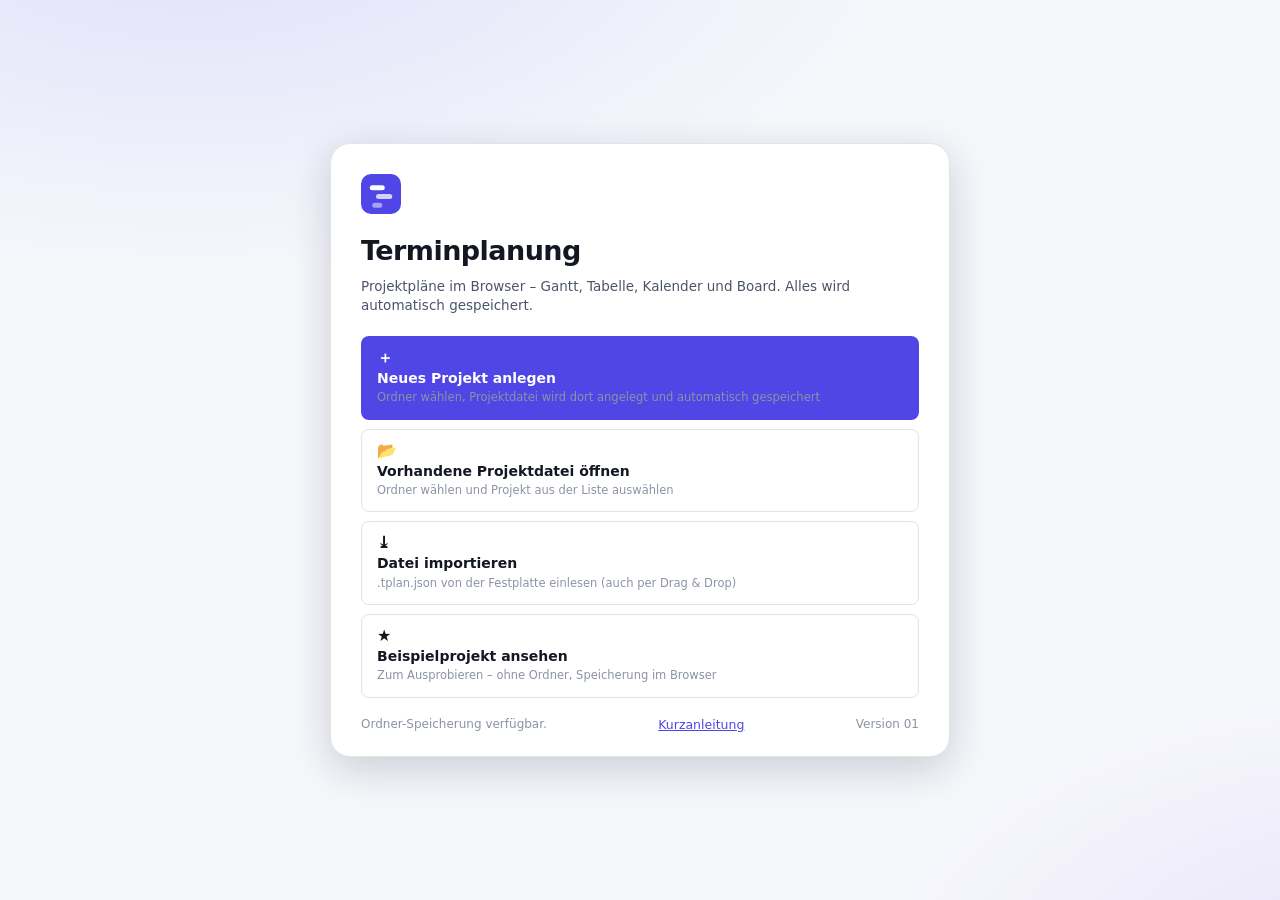
==== commit 0433dbf8: "feat: publish/update via Git-Publisher" ====
--- a/index.html
+++ b/index.html
@@ -60,6 +60,7 @@
     <div class="welcome-foot">
       <span id="capability-note" class="muted"></span>
       <button class="linkbtn" data-action="help">Kurzanleitung</button>
+      <span id="w-version" class="muted" title="Programmversion"></span>
     </div>
   </div>
 </div>
@@ -87,6 +88,7 @@
       <span class="sep"></span>
       <button class="iconbtn" data-action="new" title="Neues Projekt (Strg+N)">＋</button>
       <button class="iconbtn" data-action="open" title="Projekt öffnen (Strg+O)">📂</button>
+      <button class="iconbtn" data-action="close-project" title="Projekt schließen – zurück zur Startseite (die App bleibt offen)">🚪</button>
       <button class="iconbtn" data-action="save-now" title="Jetzt speichern (Strg+S)">💾</button>
       <button class="iconbtn" data-action="export" title="Als Datei herunterladen">⤓</button>
       <button class="iconbtn" data-action="print" title="Drucken / PDF erzeugen (Strg+P)">🖨</button>
@@ -103,6 +105,8 @@
     <button class="railbtn" data-view="calendar" title="Kalender (3)"><span class="ri">▦</span><span class="rl">Kalender</span></button>
     <button class="railbtn" data-view="board" title="Board (4)"><span class="ri">▥</span><span class="rl">Board</span></button>
     <div class="rail-spacer"></div>
+    <button class="railbtn" data-action="pool-window" title="Ideen-Sammelbecken in eigenem Fenster öffnen (für den zweiten Bildschirm)"><span class="ri">✎</span><span class="rl">Ideen</span></button>
+    <button class="railbtn" data-action="detail-window" title="Detailbereich in eigenem Fenster (z. B. zweiter Bildschirm) – nochmal klicken dockt ihn zurück"><span class="ri">🗗</span><span class="rl">Detail</span></button>
     <button class="railbtn" data-action="print" title="Drucken / PDF erzeugen"><span class="ri">🖨</span><span class="rl">Drucken</span></button>
     <button class="railbtn" data-action="theme" title="Farblayout der Oberfläche"><span class="ri">◑</span><span class="rl">Farbe</span></button>
     <button class="railbtn" data-action="resources" title="Ressourcen / Beteiligte"><span class="ri">☺</span><span class="rl">Team</span></button>
@@ -127,13 +131,15 @@
     </label>
 
     <span class="sep"></span>
-    <div class="segmented" id="zoom-group" title="Zeitraster">
+    <div class="segmented" id="zoom-group" title="Zeitraster – mit Strg+Mausrad stufenlos zoomen">
       <button data-zoom="day">Tag</button>
       <button data-zoom="week" class="is-active">Woche</button>
       <button data-zoom="month">Monat</button>
       <button data-zoom="quarter">Quartal</button>
     </div>
-    <button class="btn" data-action="fit" title="Zeitraum einpassen">⤢ Einpassen</button>
+    <span id="zoom-info" class="hint" style="min-width:74px" title="Aktueller Maßstab der Zeitachse">Zoom 100 %</span>
+    <button class="btn" data-action="today" title="Zum heutigen Datum springen (Leertaste)">◉ Heute</button>
+    <button class="btn" data-action="fit" title="Gesamten Zeitraum einpassen">⤢ Einpassen</button>
 
     <span class="sep"></span>
     <div class="search">
@@ -161,6 +167,9 @@
     <aside class="detail" id="detail" hidden></aside>
   </main>
 
+  <!-- Ablage des Detailbereichs, solange er in seinem eigenen Fenster steht -->
+  <div id="detail-park" hidden></div>
+
   <!-- Statuszeile -->
   <footer class="statusbar">
     <span id="stat-count">0 Aufgaben</span>
@@ -169,7 +178,10 @@
     <span class="sep"></span>
     <span id="stat-progress">0 % erledigt</span>
     <span class="rail-spacer"></span>
+    <span id="stat-sel" class="sel-info" hidden></span>
     <span id="stat-file" class="muted">keine Datei</span>
+    <span class="sep"></span>
+    <span id="stat-version" class="muted" title="Programmversion"></span>
   </footer>
 </div>
 
@@ -179,8 +191,35 @@
 <div id="drop-hint" class="drop-hint" hidden><div>Projektdatei hier ablegen, um sie zu öffnen</div></div>
 <input type="file" id="file-input" accept=".json,.tplan,application/json" hidden>
 
+<!-- Bereit zum Ablegen (Ideen-Sammelbecken) -->
+<div id="armed-bar" class="armed-bar" hidden></div>
+
 <!-- Fertige Druckseiten (nur auf Papier sichtbar) -->
 <div id="print-root"></div>
+
+<!-- Druckvorschau (Blätter am Bildschirm, bevor gedruckt wird) -->
+<div id="print-preview" class="ppv" hidden>
+  <div class="ppv-bar">
+    <span class="ppv-name">🖨 Druckvorschau</span>
+    <span class="ppv-info" id="ppv-info"></span>
+    <span class="ppv-spacer"></span>
+    <span class="ppv-group">
+      <button class="iconbtn" id="ppv-prev" title="Vorheriges Blatt (Bild ↑)">▲</button>
+      <span class="ppv-page" id="ppv-page">–</span>
+      <button class="iconbtn" id="ppv-next" title="Nächstes Blatt (Bild ↓)">▼</button>
+    </span>
+    <span class="ppv-group">
+      <button class="iconbtn" id="ppv-zoom-out" title="Kleiner (−)">−</button>
+      <span class="ppv-zoom" id="ppv-zoom">100 %</span>
+      <button class="iconbtn" id="ppv-zoom-in" title="Größer (+)">+</button>
+      <button class="btn" id="ppv-fit" title="Ganze Blattbreite ins Fenster einpassen">Einpassen</button>
+    </span>
+    <button class="btn" id="ppv-settings" title="Zurück zu den Druck-Einstellungen">⚙ Einstellungen</button>
+    <button class="btn btn-primary" id="ppv-print" title="Druckdialog öffnen (Strg+P)">🖨 Drucken / PDF erzeugen</button>
+    <button class="iconbtn" id="ppv-close" title="Vorschau schließen (Esc)">✕</button>
+  </div>
+  <div class="ppv-stage" id="ppv-stage"></div>
+</div>
 
 <script>
 // Hinweis, wenn die Datei direkt per Doppelklick geöffnet wurde:
--- a/css/app.css
+++ b/css/app.css
@@ -158,6 +158,7 @@
 
 .statusbar { grid-area: statusbar; display: flex; align-items: center; gap: 10px; padding: 0 12px; background: var(--bg-2); border-top: 1px solid var(--line); font-size: 11.5px; color: var(--fg-3); }
 .statusbar .sep { height: 12px; }
+.statusbar .sel-info { color: var(--accent); font-weight: 600; background: var(--accent-soft); border-radius: 6px; padding: 1px 8px; white-space: nowrap; }
 
 /* ─────────── Gantt ─────────── */
 .gantt { flex: 1; overflow: auto; position: relative; }
@@ -179,6 +180,8 @@
 .g-row { display: flex; height: var(--row-h); border-bottom: 1px solid var(--line-soft); }
 .g-row:hover { background: var(--hover); }
 .g-row.is-sel { background: var(--sel); }
+.g-row.is-multi { background: color-mix(in srgb, var(--accent) 9%, transparent); box-shadow: inset 3px 0 0 color-mix(in srgb, var(--accent) 65%, transparent); }
+.g-row.is-multi .g-left { background: color-mix(in srgb, var(--accent) 8%, var(--bg)); }
 .g-row.is-child-of-sel { background: rgba(99,102,241,.05); }
 .g-left { width: var(--left-w); flex: none; position: sticky; left: 0; z-index: 4; background: var(--bg); border-right: 1px solid var(--line); display: flex; align-items: center; gap: 4px; padding-right: 8px; font-size: 12.5px; }
 .g-row:hover .g-left, .g-row.is-sel .g-left { background: var(--bg-3); }
@@ -232,6 +235,8 @@
 table.tbl td { border-bottom: 1px solid var(--line-soft); padding: 4px 9px; vertical-align: middle; }
 table.tbl tr:hover td { background: var(--hover); }
 table.tbl tr.is-sel td { background: var(--sel); }
+table.tbl tr.is-multi td { background: color-mix(in srgb, var(--accent) 9%, transparent); }
+table.tbl tr.is-multi td:first-child { box-shadow: inset 3px 0 0 color-mix(in srgb, var(--accent) 65%, transparent); }
 table.tbl tr.is-group td { font-weight: 600; }
 table.tbl td.num, table.tbl th.num { text-align: right; font-variant-numeric: tabular-nums; }
 .cell-input { background: transparent; border: 1px solid transparent; border-radius: 6px; padding: 3px 5px; width: 100%; }
@@ -265,6 +270,8 @@
 .cal-ev { font-size: 11px; padding: 2px 6px; border-radius: 6px; background: var(--accent-soft); border-left: 3px solid var(--accent); cursor: grab; overflow: hidden; text-overflow: ellipsis; white-space: nowrap; }
 .cal-ev.is-ms { border-left-color: var(--accent-2); }
 .cal-ev.is-done { opacity: .55; text-decoration: line-through; }
+.cal-ev.is-sel { outline: 2px solid var(--accent); outline-offset: -1px; }
+.cal-ev.is-multi { box-shadow: inset 0 0 0 2px color-mix(in srgb, var(--accent) 55%, transparent); }
 .cal-ev.is-dragging { opacity: .4; }
 .cal-cell.drop-target { border-color: var(--accent); background: var(--accent-soft); }
 
@@ -278,6 +285,8 @@
 .card { background: var(--panel); border: 1px solid var(--line-soft); border-left: 3px solid var(--accent); border-radius: 9px; padding: 8px 10px; cursor: grab; transition: var(--t); box-shadow: var(--shadow-1); }
 .card:hover { border-color: var(--grid-strong); transform: translateY(-1px); }
 .card.is-dragging { opacity: .45; }
+.card.is-sel { border-color: var(--accent); box-shadow: 0 0 0 2px var(--accent-soft), var(--shadow-1); }
+.card.is-multi { border-color: color-mix(in srgb, var(--accent) 55%, var(--line-soft)); background: color-mix(in srgb, var(--accent) 6%, var(--panel)); }
 .card-title { font-size: 12.5px; font-weight: 550; margin-bottom: 5px; }
 .card-meta { display: flex; align-items: center; gap: 8px; font-size: 10.5px; color: var(--fg-3); flex-wrap: wrap; }
 
@@ -286,6 +295,18 @@
 .detail-head { display: flex; align-items: center; gap: 8px; padding: 10px 12px; border-bottom: 1px solid var(--line); }
 .detail-head h3 { margin: 0; font-size: 13px; flex: 1; }
 .detail-body { overflow-y: auto; overflow-x: hidden; padding: 12px; display: flex; flex-direction: column; gap: 13px; min-width: 0; }
+
+/* ───────── Detailbereich in einem eigenen Fenster (detail.html) ───────── */
+
+body.detailwin { margin: 0; height: 100vh; display: flex; flex-direction: column; background: var(--bg-2); }
+body.detailwin #dwin { flex: 1; min-height: 0; display: flex; flex-direction: column; }
+body.detailwin .detail { flex: 1; width: auto; min-height: 0; border-left: 0; }
+.dwin-note { padding: 9px 12px; font-size: 11.5px; line-height: 1.45; color: var(--fg-3); background: var(--bg-3); border-bottom: 1px solid var(--line); }
+.dwin-note b { color: var(--fg-2); }
+.dwin-ver { display: block; margin-top: 5px; opacity: .85; }
+/*  Ersatzplatz für den Detailbereich, wenn er in seinem eigenen Fenster steht.
+    `display: none` ausdrücklich – sonst würde `.detail { display: flex }` gewinnen. */
+#detail-park { display: none; }
 .field { display: flex; flex-direction: column; gap: 4px; min-width: 0; }
 .field > label { font-size: 10.5px; text-transform: uppercase; letter-spacing: .05em; color: var(--fg-3); font-weight: 600; white-space: nowrap; overflow: hidden; text-overflow: ellipsis; }
 .grid2 { display: grid; grid-template-columns: repeat(2, minmax(0, 1fr)); gap: 9px; }
@@ -327,6 +348,42 @@
 .rc-row .sw { width: 22px; height: 22px; border-radius: 6px; border: none; padding: 0; background: none; cursor: pointer; }
 .rc-row .nm { flex: 1; }
 
+/* ─────────── Gantt: Ausschnitt verschieben und zoomen ─────────── */
+.gantt { cursor: default; }
+body.ctrl-down .gantt { cursor: grab; }
+.gantt.is-panning { cursor: grabbing !important; user-select: none; }
+.gantt.is-panning * { cursor: grabbing !important; }
+#zoom-info { cursor: pointer; user-select: none; }
+#zoom-info:hover { color: var(--accent); }
+table.tbl tr.is-today td:first-child { box-shadow: inset 3px 0 0 var(--today); }
+
+/* ─────────── Ideen-Sammelbecken ─────────── */
+:root { --pool: #14b8a6; }
+.pool-badge {
+  font-size: 9.5px; font-weight: 700; color: #fff; background: var(--pool);
+  border-radius: 20px; padding: 0 5px; line-height: 15px; flex: none;
+}
+.pool-badge.soft { color: var(--pool); background: transparent; border: 1px solid var(--pool); }
+
+.g-drop-line { position: absolute; left: var(--left-w); right: 0; height: 2px; background: var(--accent); z-index: 8; pointer-events: none; box-shadow: 0 0 0 1px var(--accent-soft); }
+.g-drop-tag {
+  position: absolute; background: var(--accent); color: #fff; font-size: 10.5px; font-weight: 600;
+  padding: 1px 7px; border-radius: 5px; white-space: nowrap; z-index: 9; pointer-events: none;
+  transform: translateY(-100%); margin-top: -3px;
+}
+
+.armed-bar {
+  position: fixed; left: 50%; transform: translateX(-50%); bottom: 42px; z-index: 90;
+  display: flex; align-items: center; gap: 10px; padding: 7px 14px;
+  background: var(--panel); border: 1px solid var(--accent); border-radius: 30px;
+  box-shadow: var(--shadow-2); font-size: 12.5px; max-width: 80vw;
+}
+.armed-bar .ab-ico { color: var(--pool); font-size: 15px; }
+.armed-bar .ab-text { overflow: hidden; text-overflow: ellipsis; white-space: nowrap; }
+
+/* Zeile als Ablageziel beim Ziehen aus dem Sammelbecken */
+table.tbl tr.drop-target td { background: var(--accent-soft) !important; box-shadow: inset 0 2px 0 var(--accent); }
+
 /* ─────────── Hinweise ─────────── */
 .toasts { position: fixed; right: 16px; bottom: 40px; display: flex; flex-direction: column; gap: 8px; z-index: 200; }
 .toast { background: var(--panel); border: 1px solid var(--line); border-left: 3px solid var(--accent); border-radius: 10px; padding: 10px 14px; box-shadow: var(--shadow-2); font-size: 12.5px; min-width: 220px; max-width: 380px; animation: slidein .18s ease; }
@@ -347,3 +404,17 @@
   .detail { width: 300px; }
   .search input { width: 130px; }
 }
+
+/* Dauer einer Idee im Sammelbecken-Fenster des Hauptfensters */
+.pool-row-main { flex: 1; min-width: 0; display: flex; flex-direction: column; gap: 5px; }
+.pool-row-main .nm { width: 100%; }
+.pool-dur { display: flex; align-items: center; gap: 5px; flex: none; }
+.pool-dur-num, .pool-dur-unit {
+  height: 24px; line-height: 1.1; font-size: 11.5px; flex: none;
+  background: var(--bg-2); color: var(--fg); border: 1px solid var(--line); border-radius: 6px;
+}
+.pool-dur .pool-dur-num { width: 46px; max-width: 46px; padding: 2px 5px; text-align: center; flex: 0 0 auto; }
+.pool-dur .pool-dur-unit { width: 96px; max-width: 96px; padding: 2px 4px; flex: 0 0 auto; }
+.pool-dur-out { font-size: 10.5px; color: var(--fg-3); min-width: 40px; font-variant-numeric: tabular-nums; }
+.pool-dur.is-set .pool-dur-num, .pool-dur.is-set .pool-dur-unit { border-color: color-mix(in srgb, var(--pool) 60%, var(--line)); }
+.pool-dur.is-set .pool-dur-out { color: var(--pool); font-weight: 600; }
--- a/css/print.css
+++ b/css/print.css
@@ -11,8 +11,8 @@
 
 #print-root { display: none; }
 
-/* Farben, die es nur auf Papier gibt */
-#print-root {
+/* Farben, die es nur auf Papier gibt – auch für die Bildschirm-Vorschau */
+#print-root, #print-preview {
   --p-fg: #10141c;
   --p-fg-2: #4a5262;
   --p-fg-3: #7b8496;
@@ -24,7 +24,7 @@
 
 @media print {
   html, body { height: auto !important; overflow: visible !important; background: #fff !important; }
-  #welcome, #app, #toasts, #modal-host, .drop-hint, .ctxmenu { display: none !important; }
+  #welcome, #app, #toasts, #modal-host, #print-preview, .drop-hint, .ctxmenu { display: none !important; }
   #print-root { display: block !important; }
 }
 
@@ -150,3 +150,37 @@
 .plg-swatch { width: 5mm; height: 2.6mm; border-radius: .6mm; flex: none; }
 .plg-diamond { width: 2.4mm; height: 2.4mm; transform: rotate(45deg); flex: none; }
 .plg-note { font-size: 7pt; color: var(--p-fg-2); }
+
+/* ───────── Druckvorschau am Bildschirm ───────── */
+
+.ppv {
+  position: fixed; inset: 0; z-index: 150;
+  display: flex; flex-direction: column;
+  background: color-mix(in srgb, var(--bg) 92%, #000);
+}
+.ppv[hidden] { display: none; }
+
+.ppv-bar {
+  display: flex; align-items: center; gap: 8px; flex-wrap: wrap;
+  padding: 8px 12px; background: var(--bg-2);
+  border-bottom: 1px solid var(--line); font-size: 12px;
+}
+.ppv-name { font-weight: 650; color: var(--fg); white-space: nowrap; }
+.ppv-info { color: var(--fg-3); white-space: nowrap; overflow: hidden; text-overflow: ellipsis; max-width: 46ch; }
+.ppv-spacer { flex: 1; }
+.ppv-group { display: flex; align-items: center; gap: 4px; padding: 0 6px; border-left: 1px solid var(--line); }
+.ppv-page, .ppv-zoom { color: var(--fg-2); font-variant-numeric: tabular-nums; white-space: nowrap; min-width: 6ch; text-align: center; }
+
+.ppv-stage {
+  flex: 1; overflow: auto; padding: 22px 26px 60px;
+  display: flex; flex-direction: column; align-items: center; gap: 22px;
+  background:
+    radial-gradient(circle at 50% 0, color-mix(in srgb, var(--accent) 6%, transparent), transparent 70%),
+    color-mix(in srgb, var(--bg) 88%, #000);
+}
+.ppv-sheet {
+  flex: none; position: relative; overflow: hidden;
+  background: #fff; box-shadow: 0 10px 34px rgba(0,0,0,.45), 0 0 0 1px rgba(0,0,0,.25);
+}
+.ppv-inner { transform-origin: top left; will-change: transform; }
+body.ppv-open { overflow: hidden; }
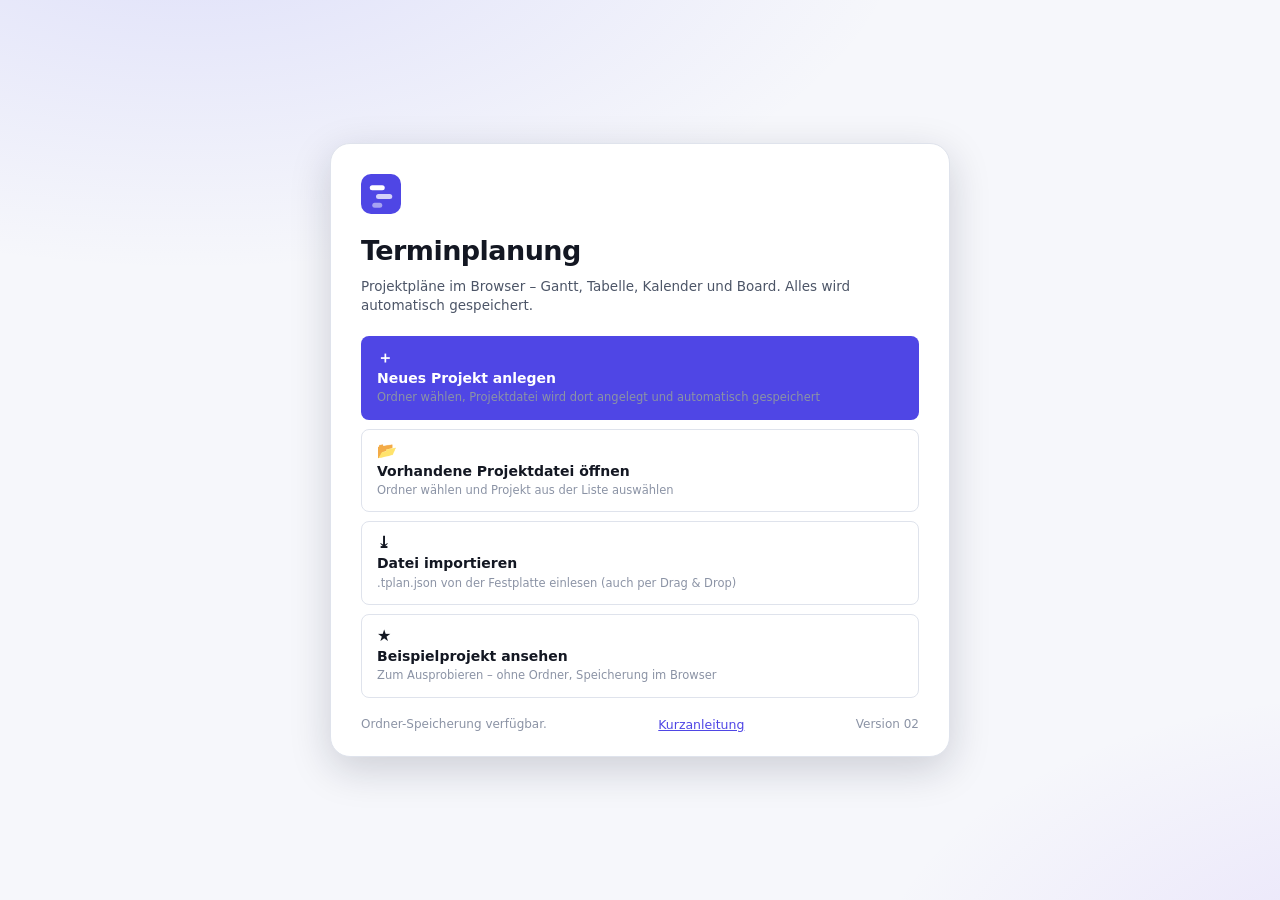
==== commit 86e6c68b: "feat: publish/update via Git-Publisher" ====
--- a/index.html
+++ b/index.html
@@ -118,6 +118,7 @@
     <button class="btn btn-accent" data-action="add-task" title="Neue Aufgabe (Einfg)">＋ Aufgabe</button>
     <button class="btn" data-action="add-milestone" title="Neuer Meilenstein">◆ Meilenstein</button>
     <button class="btn" data-action="add-group" title="Neue Sammelaufgabe">⊞ Sammelaufgabe</button>
+    <button class="btn" data-action="action-lock" title="Markierte Aufgabe(n) sperren bzw. das Schloss wieder öffnen (Alt+L)">🔒 Sperren</button>
     <span class="sep"></span>
 
     <label class="toggle" title="Nachfolger automatisch mitverschieben (wie MS Project)">
--- a/css/app.css
+++ b/css/app.css
@@ -11,6 +11,7 @@
   --warn: #f59e0b;
   --danger: #ef4444;
   --info: #38bdf8;
+  --lock: #8b93a7;              /* Schloss: gesperrte Aufgaben */
   --radius: 12px;
   --radius-s: 8px;
   --row-h: 30px;
@@ -325,6 +326,19 @@
 .pick.on { background: var(--accent-soft); border-color: var(--accent); color: var(--fg); font-weight: 600; }
 .hint { font-size: 11px; color: var(--fg-3); }
 .warnbox { font-size: 11.5px; color: var(--warn); background: rgba(245,158,11,.1); border: 1px solid rgba(245,158,11,.3); border-radius: 8px; padding: 7px 9px; }
+.warnbox.lock { color: var(--lock); background: color-mix(in srgb, var(--lock) 12%, transparent); border-color: color-mix(in srgb, var(--lock) 40%, transparent); }
+
+/* ─────────── Sperren (Schloss) ─────────── */
+.lock-badge { font-size: 11px; line-height: 1; cursor: pointer; opacity: .95; flex: none; }
+.lock-badge:hover { filter: brightness(1.3); }
+.lock-badge.in-name { margin-left: 5px; }
+.g-left.is-locked { background: color-mix(in srgb, var(--lock) 7%, transparent); }
+.g-left.is-locked .g-name { color: var(--fg-2); }
+.bar.is-locked { outline: 1.5px dashed var(--lock); outline-offset: 1px; }
+table.tbl tr.is-locked td:first-child { box-shadow: inset 3px 0 0 color-mix(in srgb, var(--lock) 70%, transparent); }
+table.tbl tr.is-locked td { background: color-mix(in srgb, var(--lock) 5%, transparent); }
+.cal-ev.is-locked { box-shadow: inset 0 0 0 1.5px color-mix(in srgb, var(--lock) 60%, transparent); }
+.card.is-locked { outline: 1.5px dashed color-mix(in srgb, var(--lock) 55%, transparent); outline-offset: 1px; }
 
 /* ─────────── Dialoge ─────────── */
 .modal-host { position: fixed; inset: 0; background: rgba(0,0,0,.5); display: grid; place-items: center; z-index: 100; padding: 24px; backdrop-filter: blur(3px); }
